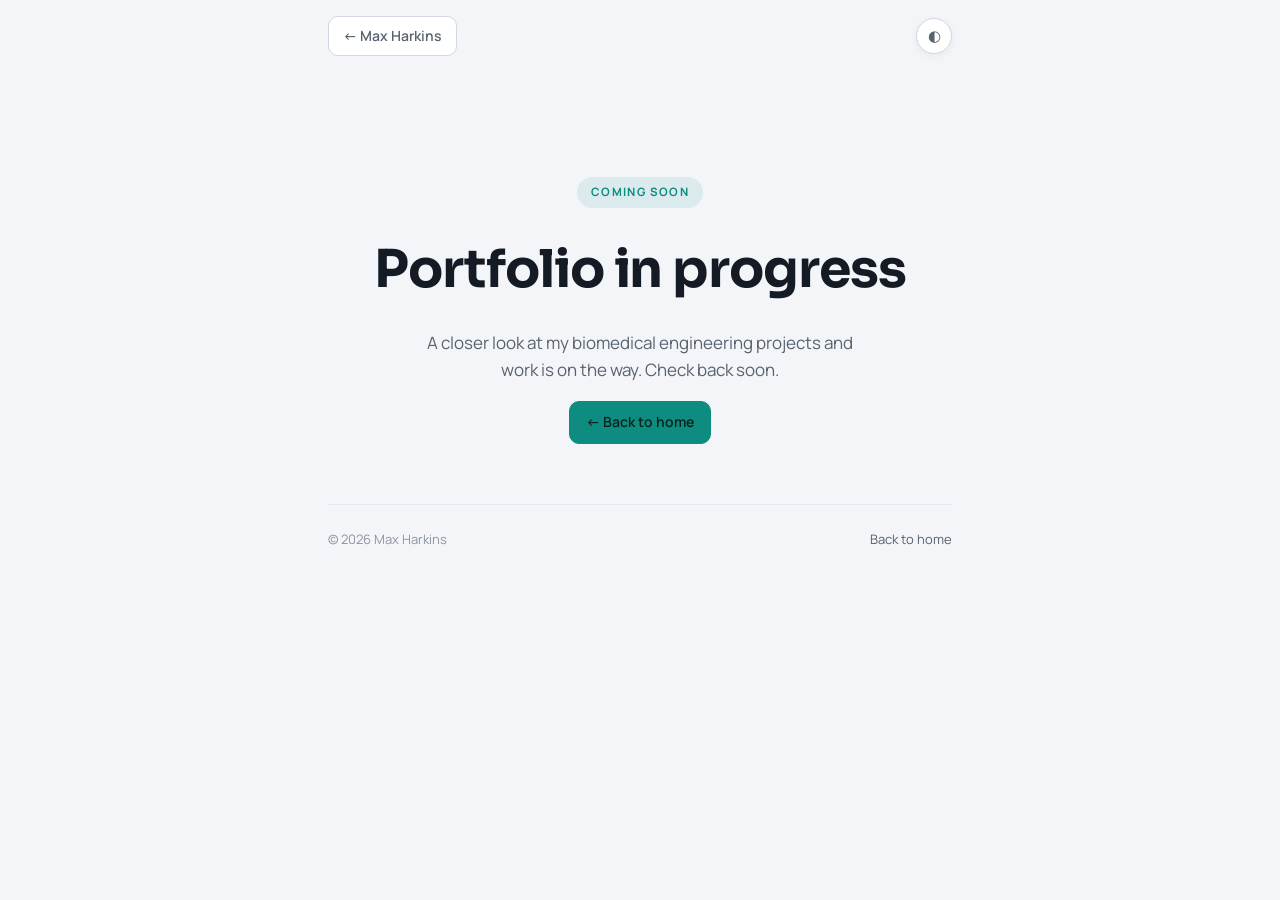
==== docs/portfolio.html @ 23c384ad "Build personal site for maxharkins.github.io Static site served from /docs: landing page (about, doc" ====
<!DOCTYPE html>
<html lang="en">
<head>
  <meta charset="utf-8">
  <meta name="viewport" content="width=device-width, initial-scale=1">
  <title>Portfolio — Max Harkins</title>
  <meta name="description" content="Portfolio of Max Harkins, Biomedical Engineering undergraduate at the University of Rochester.">

  <link rel="preconnect" href="https://fonts.googleapis.com">
  <link rel="preconnect" href="https://fonts.gstatic.com" crossorigin>
  <link rel="stylesheet" href="https://fonts.googleapis.com/css2?family=Sora:wght@500;600;700&family=Manrope:wght@400;500;600;700&display=swap">
  <link rel="stylesheet" href="assets/styles.css">
</head>
<body>
  <div class="topbar">
    <a class="backlink" href="index.html">← Max Harkins</a>
    <button class="toggle" id="themeBtn" aria-label="Toggle color theme" title="Toggle light / dark">◐</button>
  </div>

  <div class="page">
    <div class="soon-wrap rise r1">
      <span class="badge">Coming soon</span>
      <h1>Portfolio in progress</h1>
      <p>A closer look at my biomedical engineering projects and work is on the way. Check back soon.</p>
      <div class="doc-actions" style="justify-content:center;">
        <a class="btn primary" href="index.html">← Back to home</a>
      </div>
    </div>

    <!--
      When you're ready to build this out, replace the .soon-wrap block above with your
      project write-ups. You already have styles you can reuse from styles.css, e.g.:

      <header class="doc-head">
        <h1>Portfolio</h1>
        <p class="sub">Selected projects</p>
      </header>
      <main class="doc-body">
        <section class="entry">
          <div class="row"><h3>Project name</h3><span class="when">2025</span></div>
          <p class="meta">Role or context</p>
          <p>What it is, what you did, and the outcome.</p>
          <div class="tag-row"><span class="tag">Tool</span><span class="tag">Method</span></div>
        </section>
      </main>
    -->

    <footer class="foot">
      <span>© <span id="yr"></span> Max Harkins</span>
      <span><a href="index.html">Back to home</a></span>
    </footer>
  </div>

  <script src="assets/theme.js"></script>
</body>
</html>
---- docs/assets/styles.css ----
/* =========================================================
   Max Harkins — personal site
   Shared styles for all pages. Edit colors/fonts here once.
   ========================================================= */

:root {
  /* Light theme — cool, clean, teal accent */
  --ground: #f3f5f9;
  --surface: #ffffff;
  --surface-2: #eef1f6;
  --ink: #141b25;
  --muted: #58636f;
  --faint: #8b95a3;
  --line: #e3e8ef;
  --line-strong: #d0d7e1;
  --accent: #0e8c7f;
  --accent-2: #12a091;
  --accent-soft: rgba(14, 140, 127, 0.10);

  --font-head: "Sora", system-ui, sans-serif;
  --font-body: "Manrope", "Segoe UI", system-ui, sans-serif;

  --maxw: 700px;
  --pad: clamp(18px, 5vw, 38px);
}

/* Dark theme when the OS is dark and the user hasn't forced light */
:root:not([data-theme="light"]) {
  @media (prefers-color-scheme: dark) {
    --ground: #0e1319; --surface: #161d27; --surface-2: #1e2733;
    --ink: #e9edf3; --muted: #9aa5b3; --faint: #626d7c;
    --line: #232d39; --line-strong: #33404e;
    --accent: #2ecebe; --accent-2: #45d8ca; --accent-soft: rgba(46, 206, 190, 0.13);
  }
}
/* Dark theme when the toggle forces it */
:root[data-theme="dark"] {
  --ground: #0e1319; --surface: #161d27; --surface-2: #1e2733;
  --ink: #e9edf3; --muted: #9aa5b3; --faint: #626d7c;
  --line: #232d39; --line-strong: #33404e;
  --accent: #2ecebe; --accent-2: #45d8ca; --accent-soft: rgba(46, 206, 190, 0.13);
}

* { box-sizing: border-box; }

body {
  margin: 0; background: var(--ground); color: var(--ink);
  font-family: var(--font-body); font-size: 17px; line-height: 1.6;
  -webkit-font-smoothing: antialiased; text-rendering: optimizeLegibility;
}
::selection { background: var(--accent-soft); }
a { color: inherit; }

.page { max-width: var(--maxw); margin: 0 auto; padding-inline: var(--pad); }

/* ---- Theme toggle button ---- */
.toggle {
  font-size: 15px; background: var(--surface);
  border: 1px solid var(--line-strong); color: var(--muted); cursor: pointer;
  width: 36px; height: 36px; border-radius: 50%; display: grid; place-items: center;
  box-shadow: 0 2px 8px rgba(20, 27, 37, 0.06);
  transition: color .15s, border-color .15s, transform .15s;
}
.toggle:hover { color: var(--accent); border-color: var(--accent); transform: rotate(-15deg); }
.toggle--float { position: fixed; top: 12px; right: 12px; z-index: 30; }

/* =========================================================
   Landing page
   ========================================================= */
header.intro { padding-top: clamp(26px, 5vw, 44px); }
.head-grid {
  display: grid; grid-template-columns: 1fr minmax(220px, 300px);
  gap: clamp(20px, 4vw, 34px); align-items: center;
}
h1.name {
  font-family: var(--font-head); font-weight: 700;
  font-size: clamp(32px, 6.2vw, 46px); line-height: 1.03;
  letter-spacing: -0.02em; margin: 0;
}
.affil { margin: 12px 0 0; font-size: 15.5px; color: var(--muted); line-height: 1.6; }
.affil .school { color: var(--ink); font-weight: 700; }
.affil .prog { display: block; }
.affil a.email {
  display: inline-flex; align-items: center; gap: 6px;
  color: var(--accent); text-decoration: none; font-weight: 600;
  border-bottom: 1px solid transparent; transition: border-color .15s;
  margin-top: 4px; word-break: break-word;
}
.affil a.email:hover { border-color: var(--accent); }

.photo {
  margin: 0; border-radius: 16px; overflow: hidden;
  border: 1px solid var(--line);
  box-shadow: 0 12px 34px -16px rgba(20, 27, 37, 0.4);
  background: var(--surface-2);
}
.photo img { width: 100%; height: auto; display: block; }

.socials { display: flex; flex-wrap: wrap; gap: 8px; margin-top: 16px; }
.socials a {
  display: inline-flex; align-items: center; gap: 7px;
  font-size: 13.5px; font-weight: 600; color: var(--ink); text-decoration: none;
  padding: 8px 14px; border-radius: 10px;
  border: 1px solid var(--line-strong); background: var(--surface);
  transition: border-color .15s, color .15s, transform .15s;
}
.socials a:hover { border-color: var(--accent); color: var(--accent); transform: translateY(-1px); }
.socials a svg { width: 15px; height: 15px; fill: currentColor; }

@media (max-width: 560px) {
  .head-grid { grid-template-columns: 1fr; gap: 20px; }
  .photo { max-width: 420px; }
}

/* ---- Sections ---- */
.sec {
  margin-top: clamp(14px, 2.4vw, 22px);
  padding-top: clamp(14px, 2vw, 20px);
  border-top: 1px solid var(--line);
}
.kicker {
  font-size: 11.5px; font-weight: 700; letter-spacing: 0.14em;
  text-transform: uppercase; color: var(--faint); margin: 0 0 14px;
}
.about p { font-size: 17px; line-height: 1.58; color: var(--ink); margin: 0; max-width: 60ch; }
.about p .soft { color: var(--muted); }

/* ---- Documents: square-ish tiles in a row ---- */
.docs { display: grid; grid-template-columns: repeat(3, 1fr); gap: clamp(10px, 2vw, 14px); }
a.doc {
  aspect-ratio: 5 / 4;
  display: flex; flex-direction: column; align-items: center; justify-content: center;
  gap: 12px; text-align: center; text-decoration: none;
  background: var(--surface); border: 1px solid var(--line);
  border-radius: 15px; padding: 14px; position: relative;
  transition: border-color .16s, transform .16s, box-shadow .16s;
}
a.doc:hover {
  border-color: var(--accent); transform: translateY(-3px);
  box-shadow: 0 12px 26px -14px rgba(20, 27, 37, 0.4);
}
a.doc .ico {
  width: 46px; height: 46px; border-radius: 12px;
  background: var(--accent-soft); color: var(--accent);
  display: grid; place-items: center; font-size: 21px;
}
a.doc .t { font-family: var(--font-head); font-weight: 600; font-size: clamp(14px, 2.4vw, 16px); color: var(--ink); line-height: 1.15; }
a.doc.soon { opacity: 0.72; }
a.doc .soon-tag {
  position: absolute; top: 9px; right: 9px;
  font-size: 9px; font-weight: 700; letter-spacing: 0.08em; text-transform: uppercase;
  color: var(--faint); border: 1px solid var(--line-strong);
  padding: 2px 6px; border-radius: 20px;
}

/* ---- Pinned projects: rows ---- */
.link-list { display: flex; flex-direction: column; gap: 10px; }
a.link {
  display: flex; align-items: center; gap: 15px; text-decoration: none;
  padding: 15px 17px; background: var(--surface);
  border: 1px solid var(--line); border-radius: 13px;
  transition: border-color .16s, transform .16s, box-shadow .16s;
}
a.link:hover {
  border-color: var(--accent); transform: translateX(3px);
  box-shadow: 0 8px 22px -14px rgba(20, 27, 37, 0.4);
}
a.link .ico {
  flex: none; width: 36px; height: 36px; border-radius: 10px;
  background: var(--accent-soft); color: var(--accent);
  display: grid; place-items: center; font-size: 16px;
}
a.link .body { flex: 1 1 auto; min-width: 0; }
a.link .t { display: block; font-family: var(--font-head); font-weight: 600; font-size: 15.5px; color: var(--ink); }
a.link .d { display: block; font-size: 13.5px; color: var(--muted); margin-top: 2px; }
a.link .arw { flex: none; color: var(--faint); font-size: 16px; transition: color .16s, transform .16s; }
a.link:hover .arw { color: var(--accent); transform: translateX(2px); }

/* ---- Footer ---- */
footer.foot {
  margin-top: clamp(36px, 6vw, 60px); padding-block: 24px 40px;
  border-top: 1px solid var(--line);
  display: flex; justify-content: space-between; align-items: center;
  flex-wrap: wrap; gap: 10px; font-size: 13px; color: var(--faint);
}
footer.foot a { color: var(--muted); text-decoration: none; }
footer.foot a:hover { color: var(--accent); }

/* =========================================================
   Document pages (resume / CV / portfolio)
   ========================================================= */
.topbar {
  max-width: var(--maxw); margin: 0 auto;
  padding: 16px var(--pad) 0;
  display: flex; align-items: center; justify-content: space-between; gap: 12px;
}
.backlink {
  display: inline-flex; align-items: center; gap: 8px;
  font-family: var(--font-body); font-weight: 600; font-size: 14px;
  color: var(--muted); text-decoration: none;
  padding: 8px 14px; border-radius: 10px;
  border: 1px solid var(--line-strong); background: var(--surface);
  transition: color .15s, border-color .15s, transform .15s;
}
.backlink:hover { color: var(--accent); border-color: var(--accent); transform: translateX(-2px); }

.doc-head { padding-top: clamp(26px, 5vw, 44px); }
.doc-head h1 {
  font-family: var(--font-head); font-weight: 700;
  font-size: clamp(30px, 5.5vw, 42px); letter-spacing: -0.02em; margin: 0;
}
.doc-head .sub { margin: 10px 0 0; color: var(--muted); font-size: 15.5px; }
.doc-actions { display: flex; flex-wrap: wrap; gap: 10px; margin-top: 18px; }
.btn {
  display: inline-flex; align-items: center; gap: 8px;
  font-family: var(--font-body); font-weight: 600; font-size: 14px; text-decoration: none;
  padding: 9px 16px; border-radius: 10px; cursor: pointer;
}
.btn.primary { background: var(--accent); color: #fff; border: 1px solid var(--accent); }
:root[data-theme="dark"] .btn.primary,
:root:not([data-theme="light"]) .btn.primary { color: #06231f; }
.btn.primary:hover { background: var(--accent-2); border-color: var(--accent-2); }
.btn.ghost { border: 1px solid var(--line-strong); color: var(--ink); background: var(--surface); }
.btn.ghost:hover { border-color: var(--accent); color: var(--accent); }

.doc-body { padding-top: clamp(24px, 4vw, 36px); }
.entry {
  padding: 22px 0; border-top: 1px solid var(--line);
}
.entry:first-child { border-top: none; padding-top: 6px; }
.entry h2 {
  font-family: var(--font-head); font-weight: 600; font-size: 13px;
  letter-spacing: 0.12em; text-transform: uppercase; color: var(--faint);
  margin: 0 0 14px;
}
.entry h3 { font-family: var(--font-head); font-weight: 600; font-size: 18px; margin: 0 0 2px; }
.entry .meta { color: var(--accent); font-weight: 600; font-size: 14px; }
.entry .when { color: var(--faint); font-size: 13.5px; font-variant-numeric: tabular-nums; }
.entry p { margin: 8px 0 0; color: var(--muted); max-width: 62ch; }
.entry ul { margin: 10px 0 0; padding-left: 18px; color: var(--muted); }
.entry ul li { margin: 5px 0; }
.entry .row { display: flex; justify-content: space-between; gap: 16px; flex-wrap: wrap; align-items: baseline; }
.entry + .entry { }
.tag-row { display: flex; flex-wrap: wrap; gap: 8px; }
.tag {
  font-size: 13px; color: var(--muted); background: var(--surface-2);
  padding: 5px 11px; border-radius: 8px;
}

.placeholder { color: var(--faint); font-style: italic; }

/* Coming-soon (portfolio) */
.soon-wrap { padding-top: clamp(48px, 12vw, 120px); text-align: center; }
.soon-wrap .badge {
  display: inline-block; font-family: var(--font-body); font-weight: 700;
  font-size: 11.5px; letter-spacing: 0.12em; text-transform: uppercase;
  color: var(--accent); background: var(--accent-soft);
  padding: 6px 14px; border-radius: 20px; margin-bottom: 20px;
}
.soon-wrap h1 {
  font-family: var(--font-head); font-weight: 700;
  font-size: clamp(32px, 6vw, 52px); letter-spacing: -0.02em; margin: 0;
}
.soon-wrap p { color: var(--muted); max-width: 44ch; margin: 18px auto 0; }

/* ---- Motion ---- */
.rise { opacity: 0; transform: translateY(12px); animation: rise .7s cubic-bezier(.2,.7,.2,1) forwards; }
.r1 { animation-delay: .04s; } .r2 { animation-delay: .12s; } .r3 { animation-delay: .2s; }
@keyframes rise { to { opacity: 1; transform: none; } }
@media (prefers-reduced-motion: reduce) { .rise { animation: none; opacity: 1; transform: none; } }
html { scroll-behavior: smooth; }
:focus-visible { outline: 2px solid var(--accent); outline-offset: 3px; border-radius: 5px; }
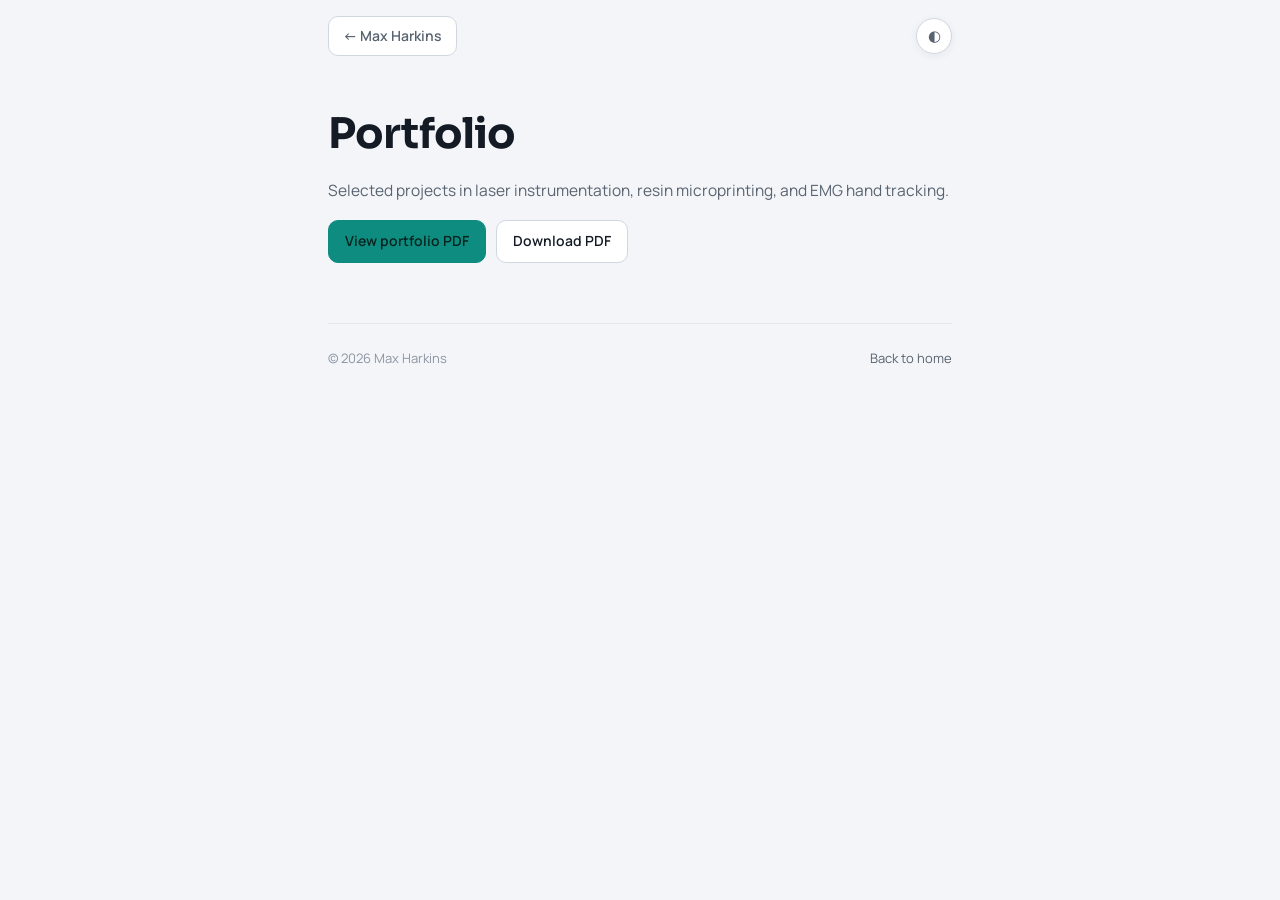
==== commit 5ddc58a5: "Publish portfolio and update résumé" ====
--- a/docs/portfolio.html
+++ b/docs/portfolio.html
@@ -18,32 +18,14 @@
   </div>
 
   <div class="page">
-    <div class="soon-wrap rise r1">
-      <span class="badge">Coming soon</span>
-      <h1>Portfolio in progress</h1>
-      <p>A closer look at my biomedical engineering projects and work is on the way. Check back soon.</p>
-      <div class="doc-actions" style="justify-content:center;">
-        <a class="btn primary" href="index.html">← Back to home</a>
+    <main class="doc-head rise r1">
+      <h1>Portfolio</h1>
+      <p class="sub">Selected projects in laser instrumentation, resin microprinting, and EMG hand tracking.</p>
+      <div class="doc-actions">
+        <a class="btn primary" href="assets/max-harkins-portfolio.pdf" target="_blank" rel="noopener">View portfolio PDF</a>
+        <a class="btn ghost" href="assets/max-harkins-portfolio.pdf" download>Download PDF</a>
       </div>
-    </div>
-
-    <!--
-      When you're ready to build this out, replace the .soon-wrap block above with your
-      project write-ups. You already have styles you can reuse from styles.css, e.g.:
-
-      <header class="doc-head">
-        <h1>Portfolio</h1>
-        <p class="sub">Selected projects</p>
-      </header>
-      <main class="doc-body">
-        <section class="entry">
-          <div class="row"><h3>Project name</h3><span class="when">2025</span></div>
-          <p class="meta">Role or context</p>
-          <p>What it is, what you did, and the outcome.</p>
-          <div class="tag-row"><span class="tag">Tool</span><span class="tag">Method</span></div>
-        </section>
-      </main>
-    -->
+    </main>
 
     <footer class="foot">
       <span>© <span id="yr"></span> Max Harkins</span>
--- a/docs/assets/styles.css
+++ b/docs/assets/styles.css
@@ -126,11 +126,11 @@
 .about p .soft { color: var(--muted); }
 
 /* ---- Documents: square-ish tiles in a row ---- */
-.docs { display: grid; grid-template-columns: repeat(3, 1fr); gap: clamp(10px, 2vw, 14px); }
-a.doc {
+.docs { display: grid; grid-template-columns: repeat(3, minmax(0, 1fr)); gap: clamp(10px, 2vw, 14px); }
+.doc {
   aspect-ratio: 5 / 4;
   display: flex; flex-direction: column; align-items: center; justify-content: center;
-  gap: 12px; text-align: center; text-decoration: none;
+  gap: 10px; text-align: center; text-decoration: none;
   background: var(--surface); border: 1px solid var(--line);
   border-radius: 15px; padding: 14px; position: relative;
   transition: border-color .16s, transform .16s, box-shadow .16s;
@@ -139,23 +139,33 @@
   border-color: var(--accent); transform: translateY(-3px);
   box-shadow: 0 12px 26px -14px rgba(20, 27, 37, 0.4);
 }
-a.doc .ico {
+.doc .ico {
   width: 46px; height: 46px; border-radius: 12px;
   background: var(--accent-soft); color: var(--accent);
   display: grid; place-items: center; font-size: 21px;
 }
-a.doc .t { font-family: var(--font-head); font-weight: 600; font-size: clamp(14px, 2.4vw, 16px); color: var(--ink); line-height: 1.15; }
-a.doc.soon { opacity: 0.72; }
-a.doc .soon-tag {
-  position: absolute; top: 9px; right: 9px;
-  font-size: 9px; font-weight: 700; letter-spacing: 0.08em; text-transform: uppercase;
-  color: var(--faint); border: 1px solid var(--line-strong);
-  padding: 2px 6px; border-radius: 20px;
+.doc .t { font-family: var(--font-head); font-weight: 600; font-size: clamp(14px, 2.4vw, 16px); color: var(--ink); line-height: 1.15; }
+.doc .sub { margin-top: -4px; font-size: 11.5px; color: var(--faint); line-height: 1.25; }
+.doc.soon { opacity: 0.72; }
+span.doc { cursor: default; }
+
+/* Narrow screens: the tiles stack into wide rows so the sub-line has room */
+@media (max-width: 560px) {
+  .docs { grid-template-columns: 1fr; }
+  .doc {
+    aspect-ratio: auto; text-align: left;
+    display: grid; grid-template-columns: auto 1fr;
+    align-items: center; column-gap: 14px; row-gap: 2px;
+    padding: 13px 16px;
+  }
+  .doc .ico { grid-row: 1 / span 2; width: 40px; height: 40px; font-size: 18px; }
+  .doc .t { align-self: end; }
+  .doc .sub { align-self: start; margin-top: 0; }
 }
 
 /* ---- Pinned projects: rows ---- */
 .link-list { display: flex; flex-direction: column; gap: 10px; }
-a.link {
+.link {
   display: flex; align-items: center; gap: 15px; text-decoration: none;
   padding: 15px 17px; background: var(--surface);
   border: 1px solid var(--line); border-radius: 13px;
@@ -165,16 +175,23 @@
   border-color: var(--accent); transform: translateX(3px);
   box-shadow: 0 8px 22px -14px rgba(20, 27, 37, 0.4);
 }
-a.link .ico {
+.link .ico {
   flex: none; width: 36px; height: 36px; border-radius: 10px;
   background: var(--accent-soft); color: var(--accent);
   display: grid; place-items: center; font-size: 16px;
 }
-a.link .body { flex: 1 1 auto; min-width: 0; }
-a.link .t { display: block; font-family: var(--font-head); font-weight: 600; font-size: 15.5px; color: var(--ink); }
-a.link .d { display: block; font-size: 13.5px; color: var(--muted); margin-top: 2px; }
+.link .body { flex: 1 1 auto; min-width: 0; }
+.link .t { display: block; font-family: var(--font-head); font-weight: 600; font-size: 15.5px; color: var(--ink); }
+.link .d { display: block; font-size: 13.5px; color: var(--muted); margin-top: 2px; }
 a.link .arw { flex: none; color: var(--faint); font-size: 16px; transition: color .16s, transform .16s; }
 a.link:hover .arw { color: var(--accent); transform: translateX(2px); }
+.link.is-static { cursor: default; opacity: 0.72; }
+.link .tag {
+  display: inline-block; vertical-align: 1px; margin-left: 7px;
+  font-family: var(--font-body); font-size: 9.5px; font-weight: 700;
+  letter-spacing: 0.08em; text-transform: uppercase; color: var(--faint);
+  border: 1px solid var(--line-strong); padding: 2px 6px; border-radius: 20px;
+}
 
 /* ---- Footer ---- */
 footer.foot {
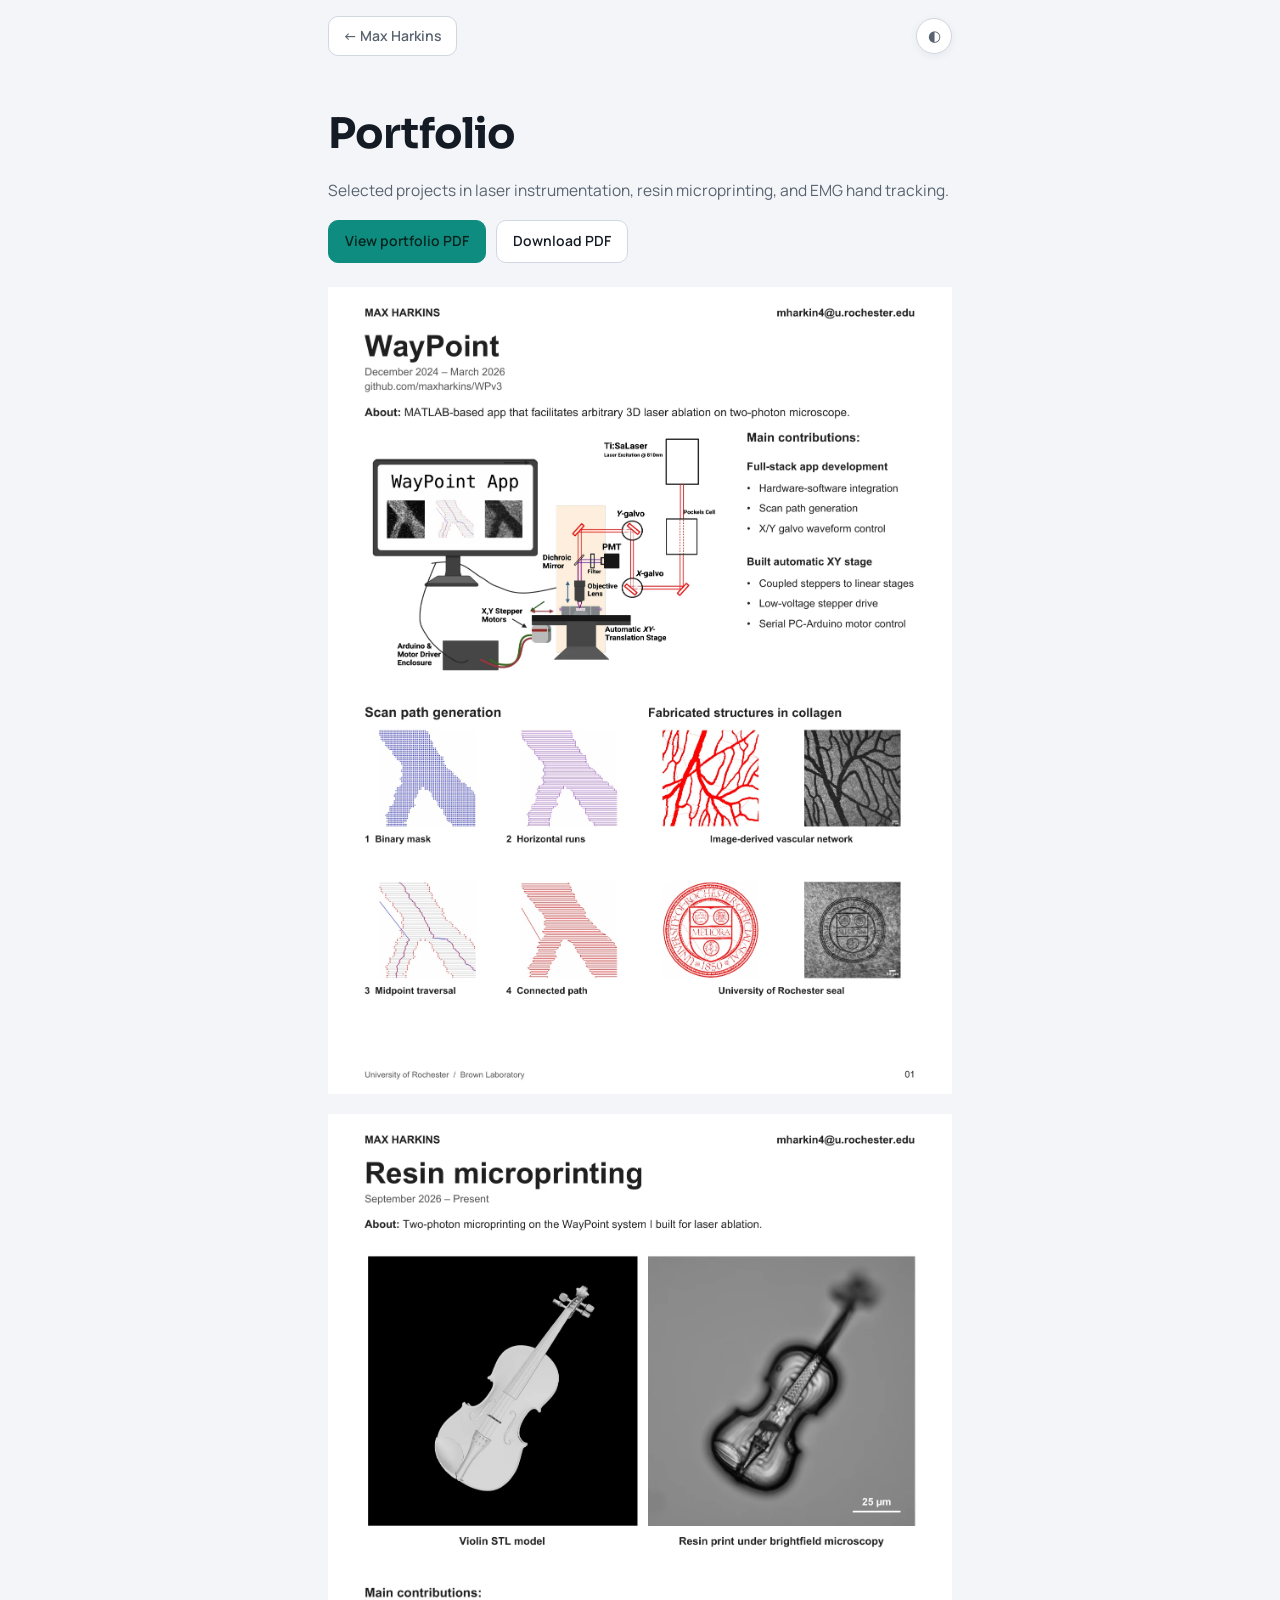
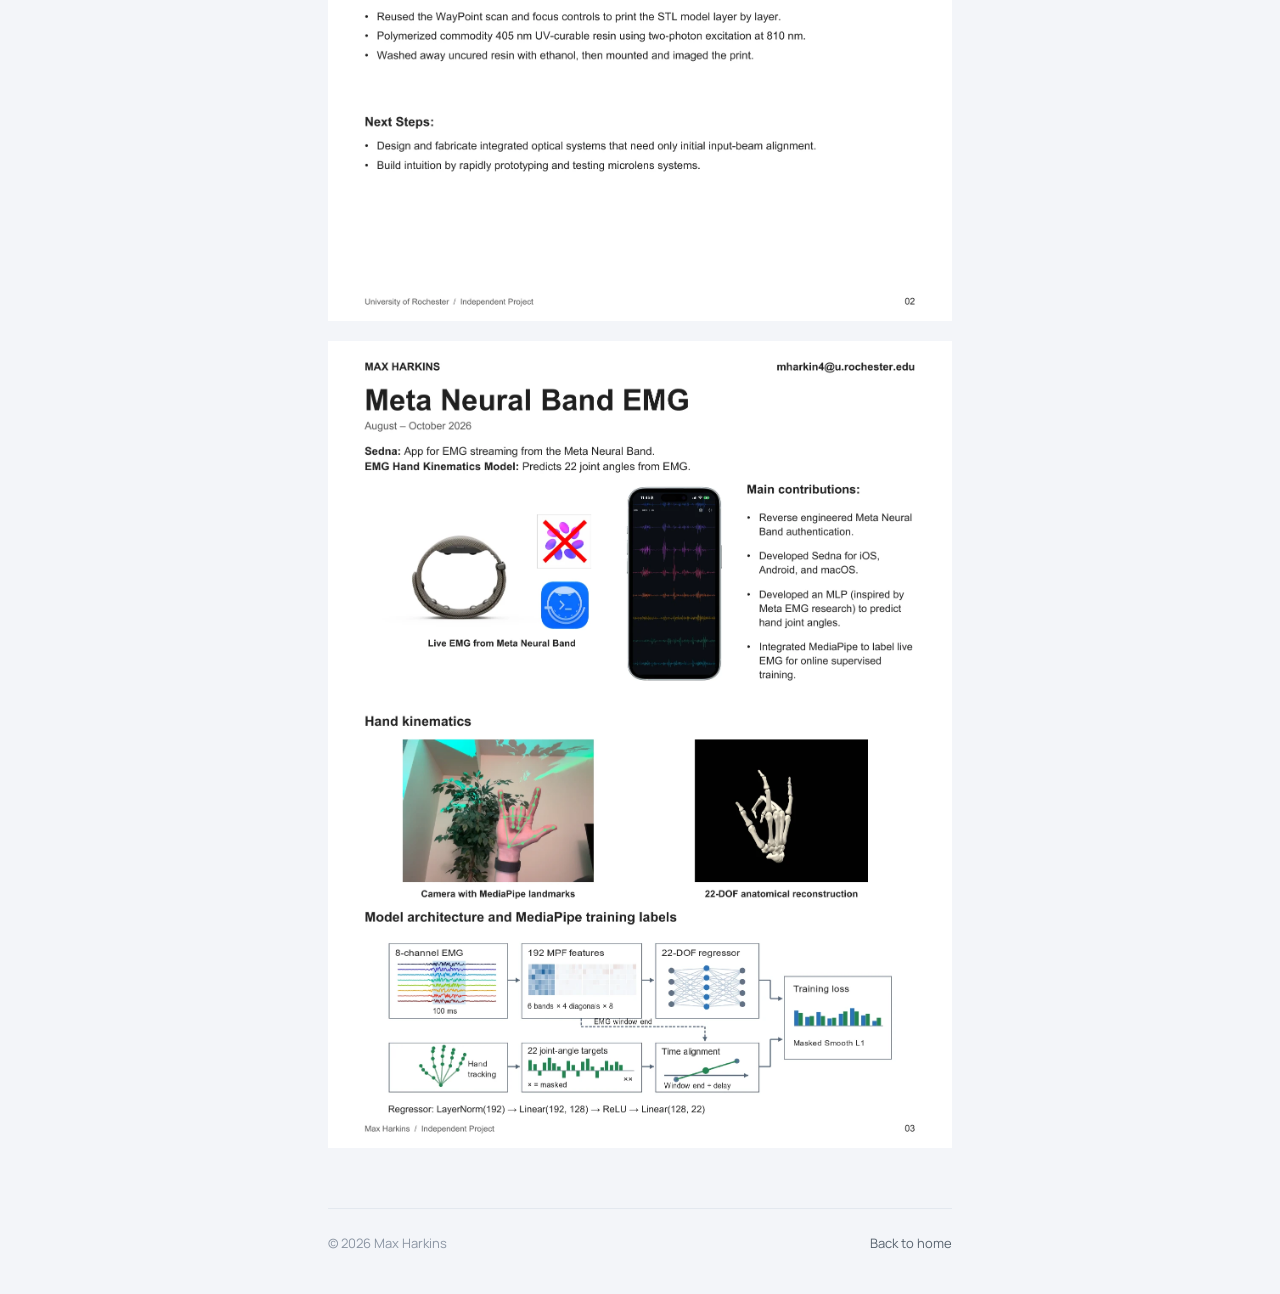
==== commit 09a395e0: "Show portfolio pages inline" ====
--- a/docs/portfolio.html
+++ b/docs/portfolio.html
@@ -25,6 +25,11 @@
         <a class="btn primary" href="assets/max-harkins-portfolio.pdf" target="_blank" rel="noopener">View portfolio PDF</a>
         <a class="btn ghost" href="assets/max-harkins-portfolio.pdf" download>Download PDF</a>
       </div>
+      <div class="portfolio-pages" aria-label="Portfolio pages">
+        <img src="assets/portfolio-page-1.webp" width="1469" height="1900" alt="Page 1. WayPoint laser ablation system, scan path generation, and fabricated collagen structures.">
+        <img src="assets/portfolio-page-2.webp" width="1469" height="1900" loading="lazy" alt="Page 2. Resin microprinting, with the violin STL model and a microscope image of the print.">
+        <img src="assets/portfolio-page-3.webp" width="1469" height="1900" loading="lazy" alt="Page 3. Meta Neural Band EMG, Sedna, and the hand kinematics model.">
+      </div>
     </main>
 
     <footer class="foot">
--- a/docs/assets/styles.css
+++ b/docs/assets/styles.css
@@ -240,6 +240,17 @@
 .btn.ghost { border: 1px solid var(--line-strong); color: var(--ink); background: var(--surface); }
 .btn.ghost:hover { border-color: var(--accent); color: var(--accent); }
 
+.portfolio-pages {
+  display: grid;
+  gap: 20px;
+  margin-top: 24px;
+}
+.portfolio-pages img {
+  display: block;
+  width: 100%;
+  height: auto;
+}
+
 .doc-body { padding-top: clamp(24px, 4vw, 36px); }
 .entry {
   padding: 22px 0; border-top: 1px solid var(--line);
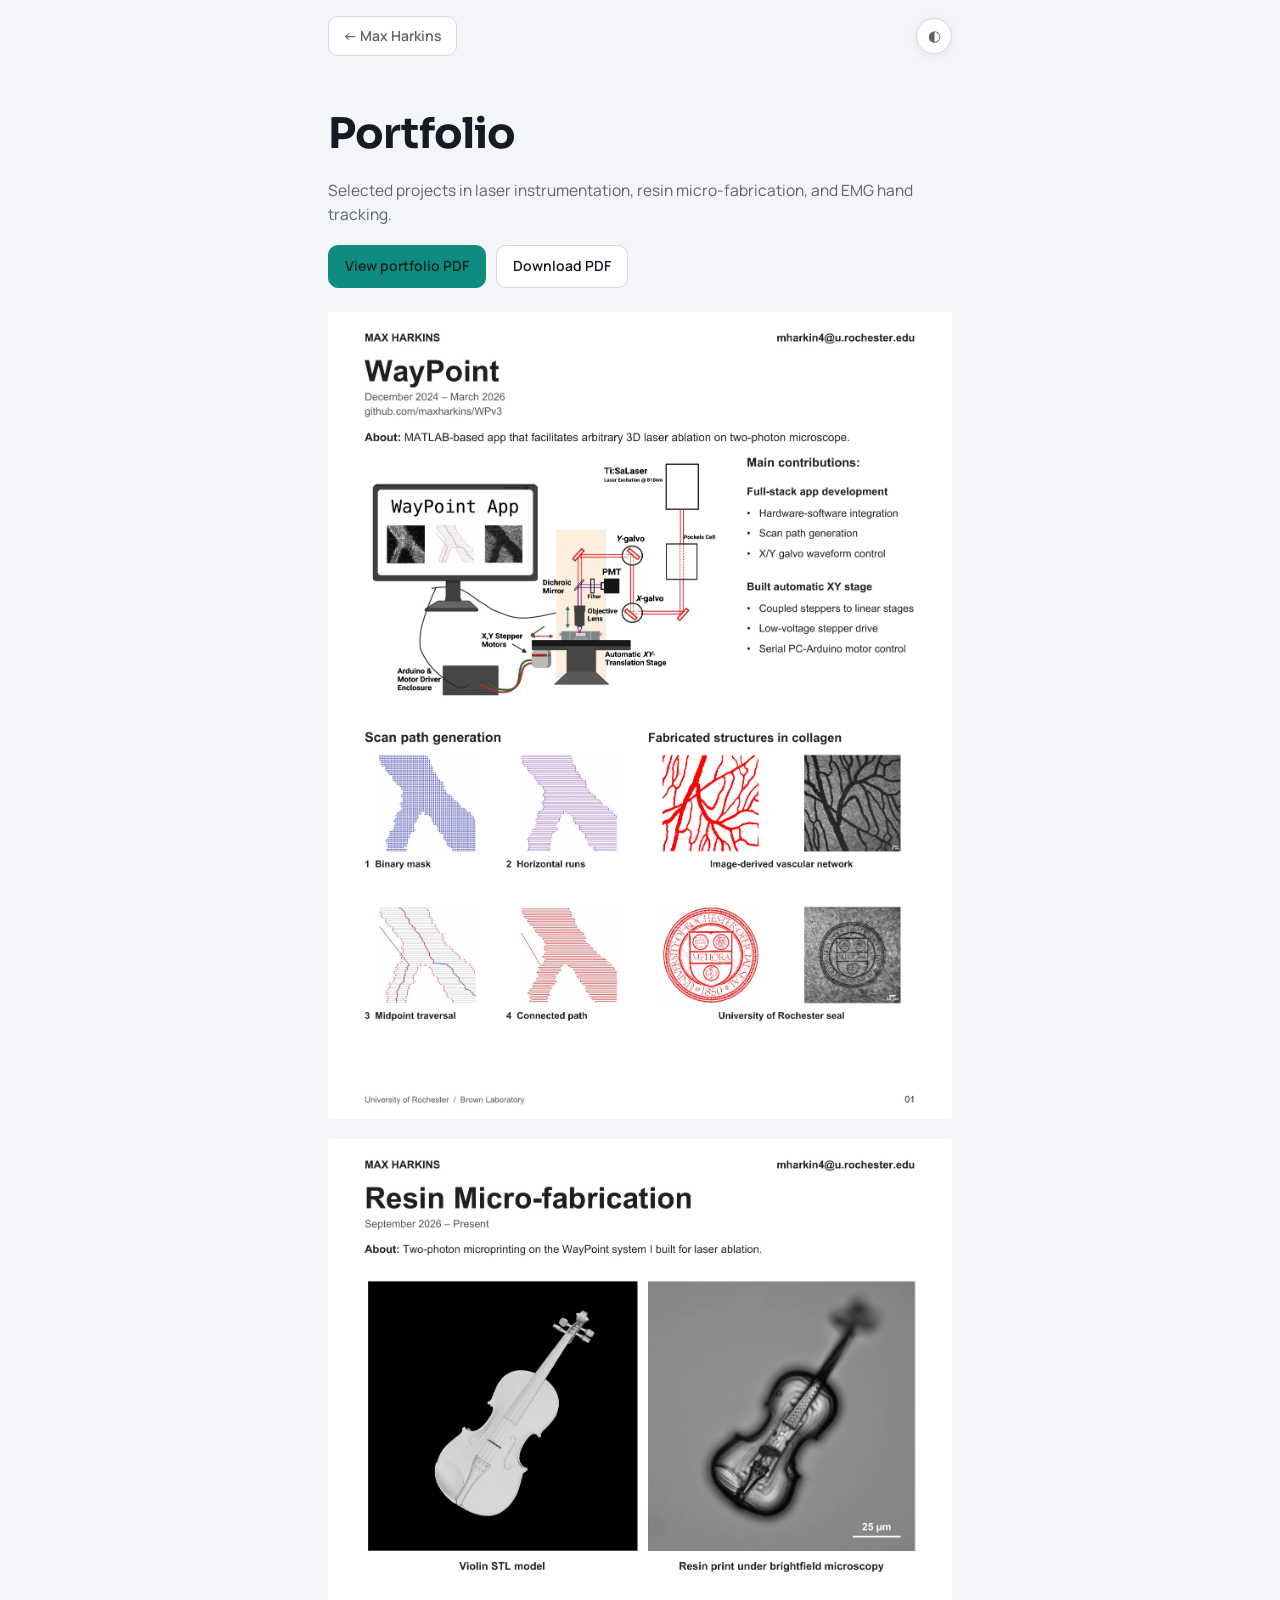
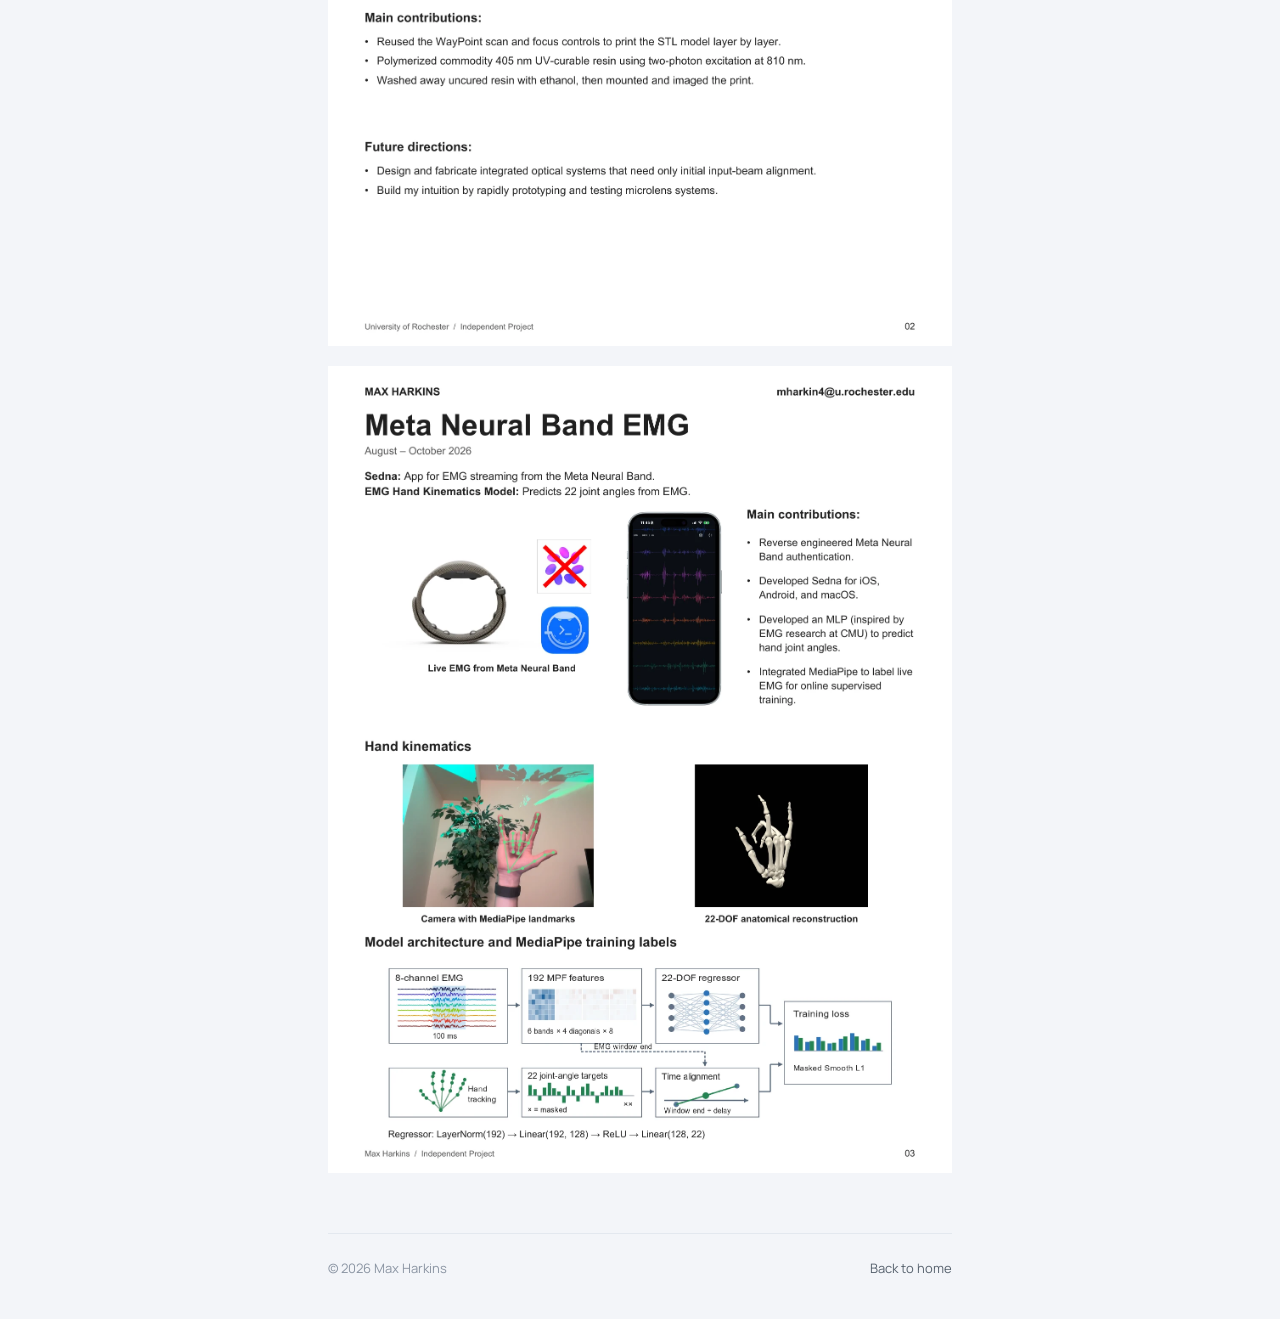
==== commit 16f95ea3: "Revise portfolio project descriptions" ====
--- a/docs/portfolio.html
+++ b/docs/portfolio.html
@@ -20,14 +20,14 @@
   <div class="page">
     <main class="doc-head rise r1">
       <h1>Portfolio</h1>
-      <p class="sub">Selected projects in laser instrumentation, resin microprinting, and EMG hand tracking.</p>
+      <p class="sub">Selected projects in laser instrumentation, resin micro-fabrication, and EMG hand tracking.</p>
       <div class="doc-actions">
         <a class="btn primary" href="assets/max-harkins-portfolio.pdf" target="_blank" rel="noopener">View portfolio PDF</a>
         <a class="btn ghost" href="assets/max-harkins-portfolio.pdf" download>Download PDF</a>
       </div>
       <div class="portfolio-pages" aria-label="Portfolio pages">
         <img src="assets/portfolio-page-1.webp" width="1469" height="1900" alt="Page 1. WayPoint laser ablation system, scan path generation, and fabricated collagen structures.">
-        <img src="assets/portfolio-page-2.webp" width="1469" height="1900" loading="lazy" alt="Page 2. Resin microprinting, with the violin STL model and a microscope image of the print.">
+        <img src="assets/portfolio-page-2.webp" width="1469" height="1900" loading="lazy" alt="Page 2. Resin Micro-fabrication, with the violin STL model and a microscope image of the print.">
         <img src="assets/portfolio-page-3.webp" width="1469" height="1900" loading="lazy" alt="Page 3. Meta Neural Band EMG, Sedna, and the hand kinematics model.">
       </div>
     </main>
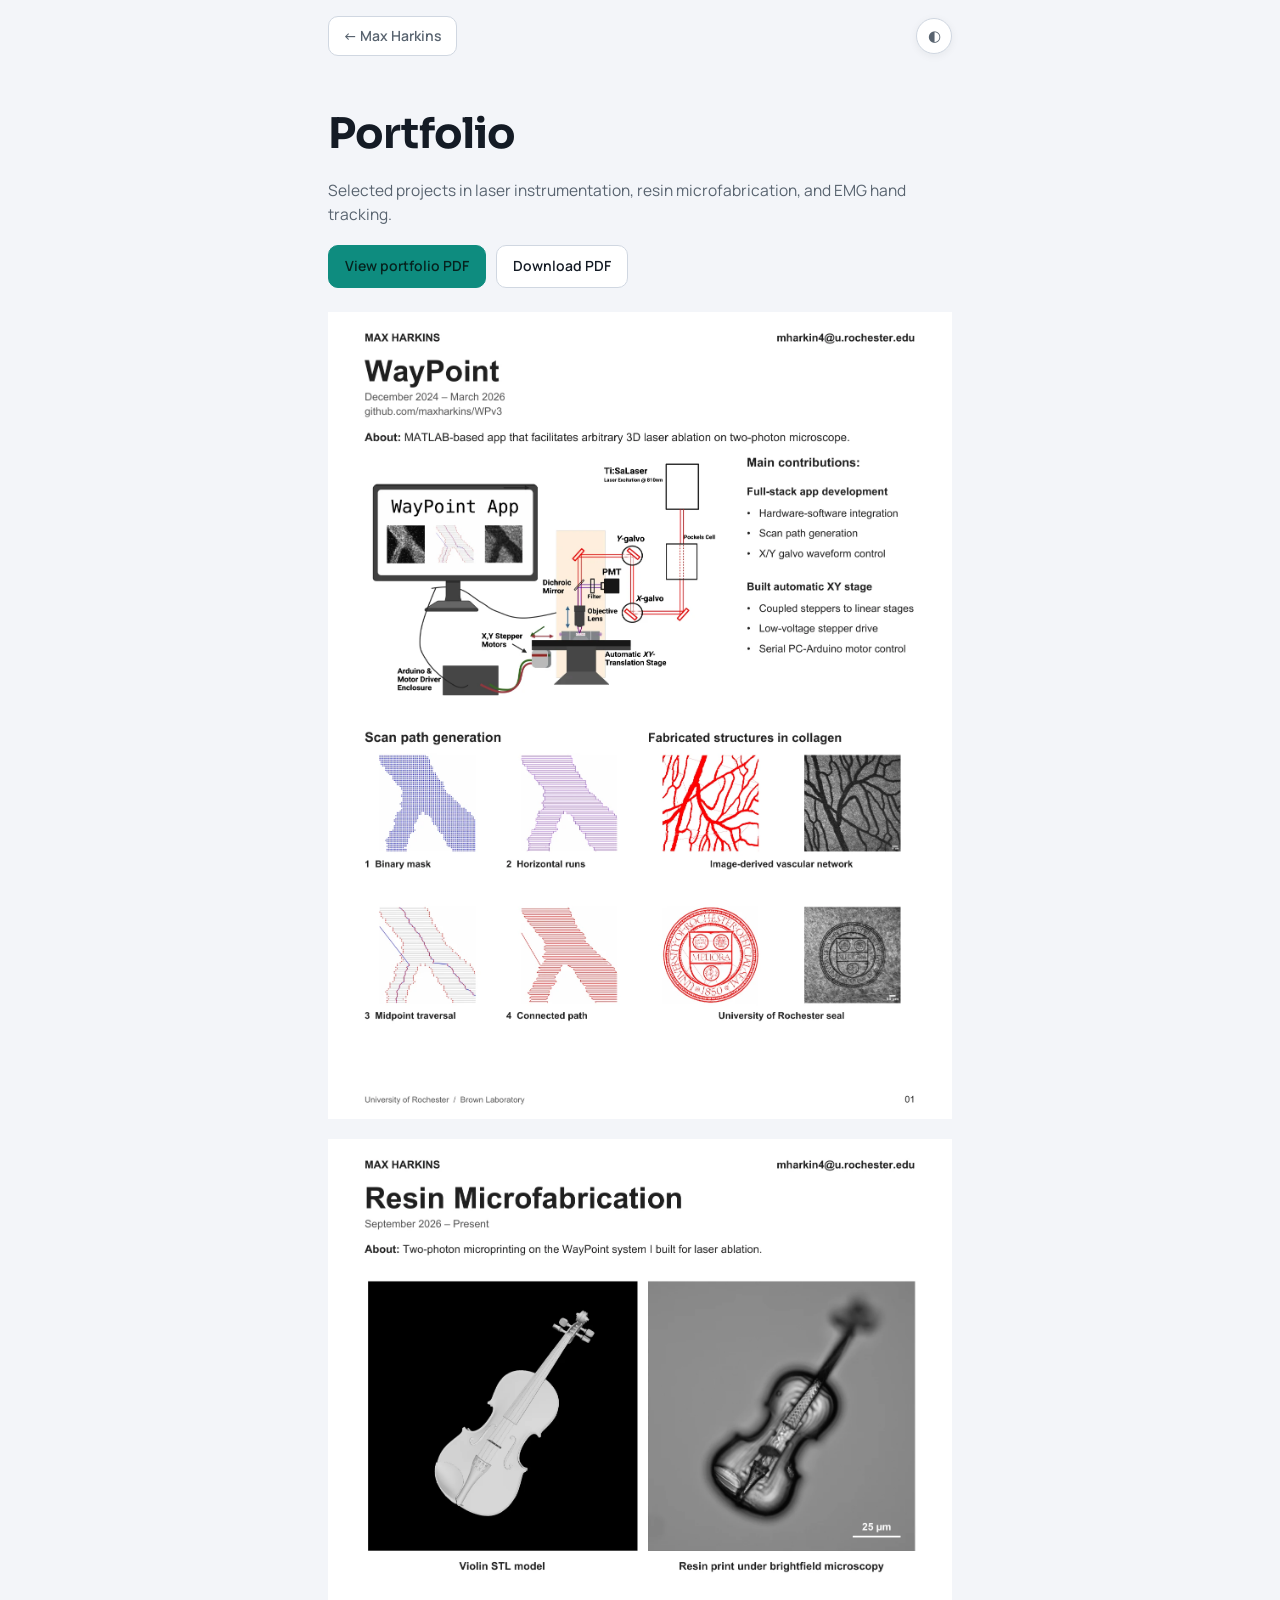
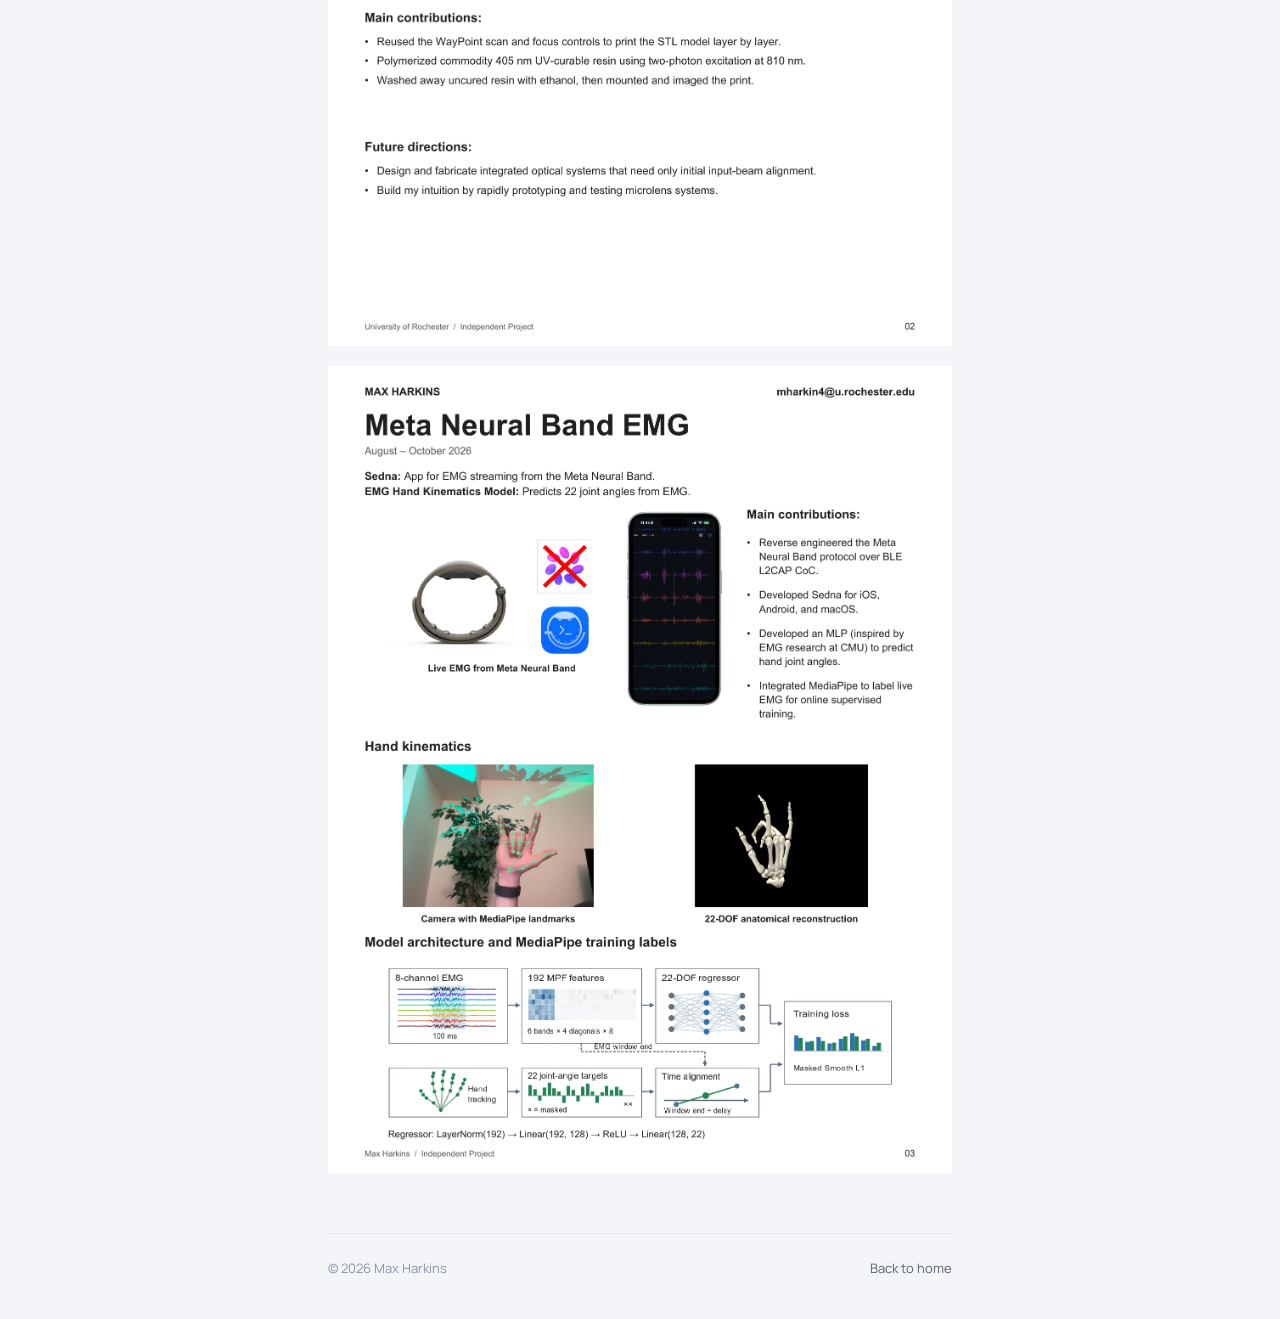
==== commit 53319dbe: "Refine microfabrication and Bluetooth terminology" ====
--- a/docs/portfolio.html
+++ b/docs/portfolio.html
@@ -20,14 +20,14 @@
   <div class="page">
     <main class="doc-head rise r1">
       <h1>Portfolio</h1>
-      <p class="sub">Selected projects in laser instrumentation, resin micro-fabrication, and EMG hand tracking.</p>
+      <p class="sub">Selected projects in laser instrumentation, resin microfabrication, and EMG hand tracking.</p>
       <div class="doc-actions">
         <a class="btn primary" href="assets/max-harkins-portfolio.pdf" target="_blank" rel="noopener">View portfolio PDF</a>
         <a class="btn ghost" href="assets/max-harkins-portfolio.pdf" download>Download PDF</a>
       </div>
       <div class="portfolio-pages" aria-label="Portfolio pages">
         <img src="assets/portfolio-page-1.webp" width="1469" height="1900" alt="Page 1. WayPoint laser ablation system, scan path generation, and fabricated collagen structures.">
-        <img src="assets/portfolio-page-2.webp" width="1469" height="1900" loading="lazy" alt="Page 2. Resin Micro-fabrication, with the violin STL model and a microscope image of the print.">
+        <img src="assets/portfolio-page-2.webp" width="1469" height="1900" loading="lazy" alt="Page 2. Resin Microfabrication, with the violin STL model and a microscope image of the print.">
         <img src="assets/portfolio-page-3.webp" width="1469" height="1900" loading="lazy" alt="Page 3. Meta Neural Band EMG, Sedna, and the hand kinematics model.">
       </div>
     </main>
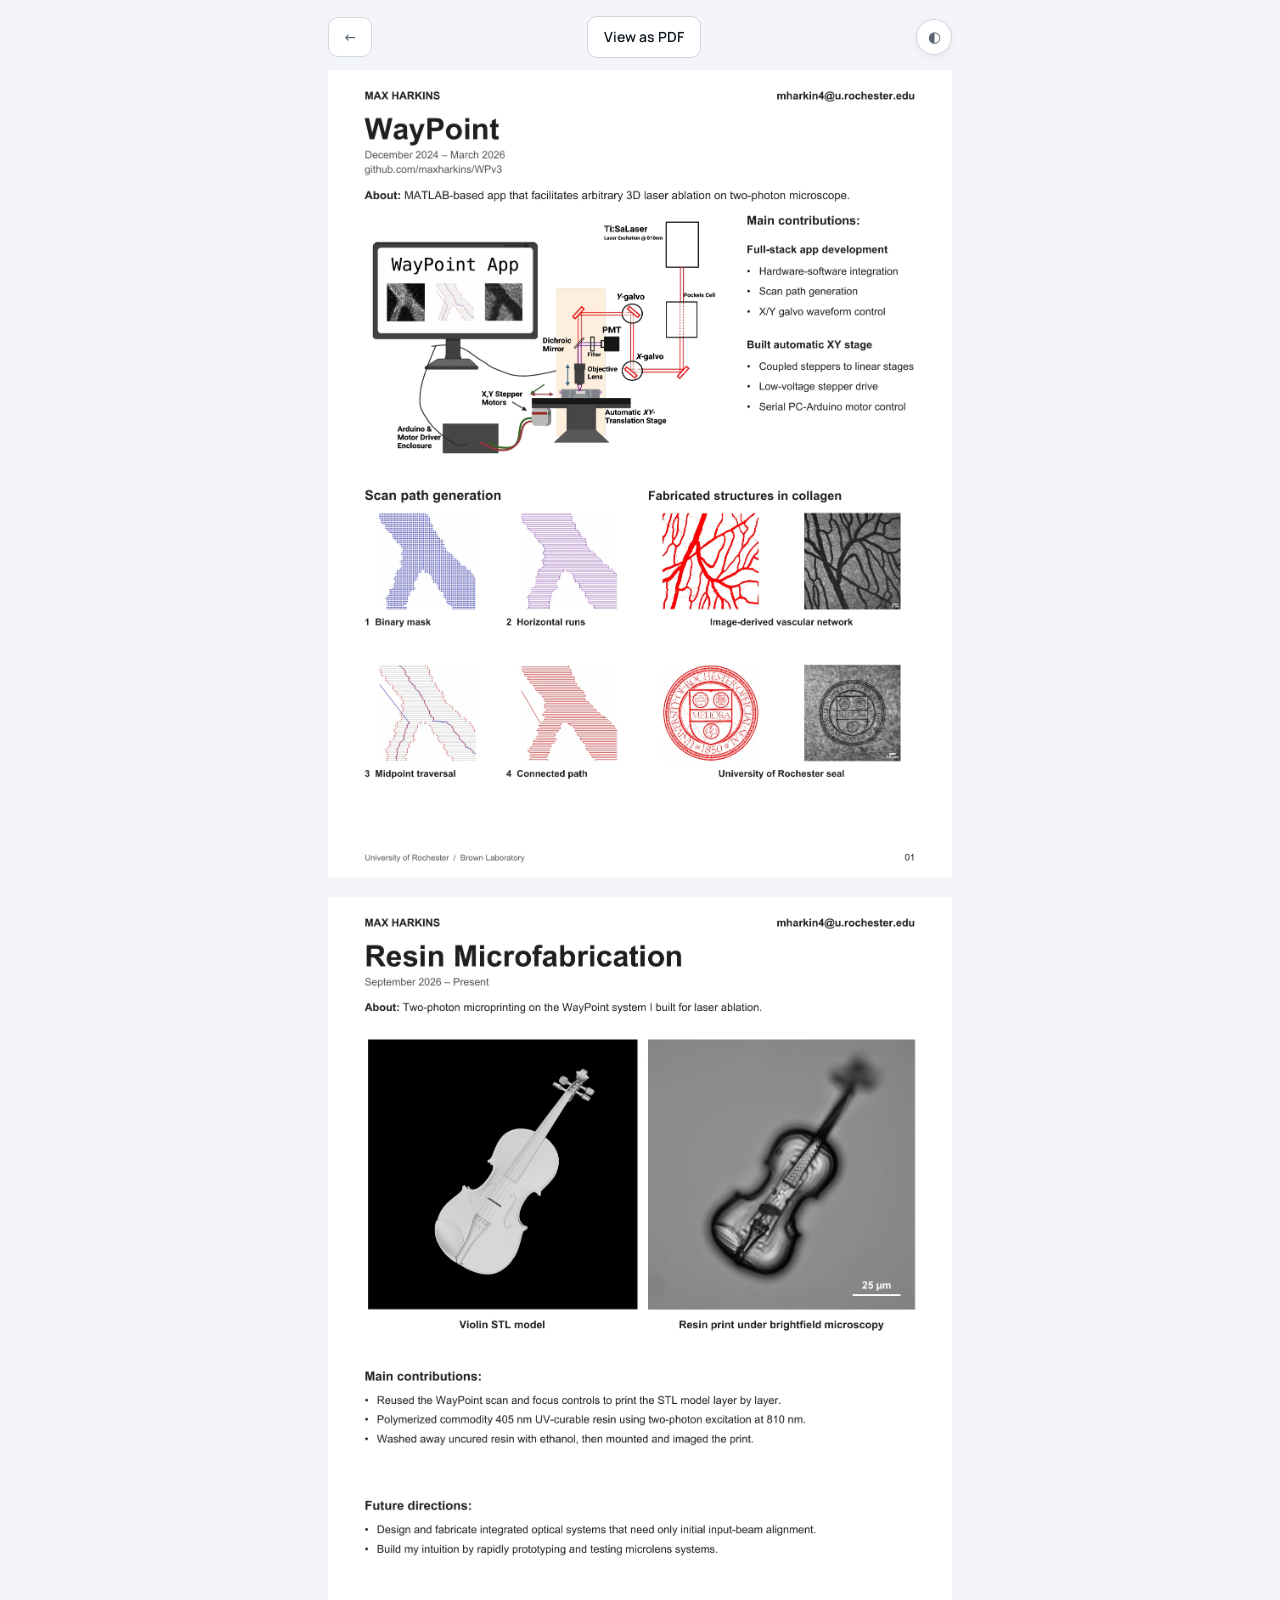
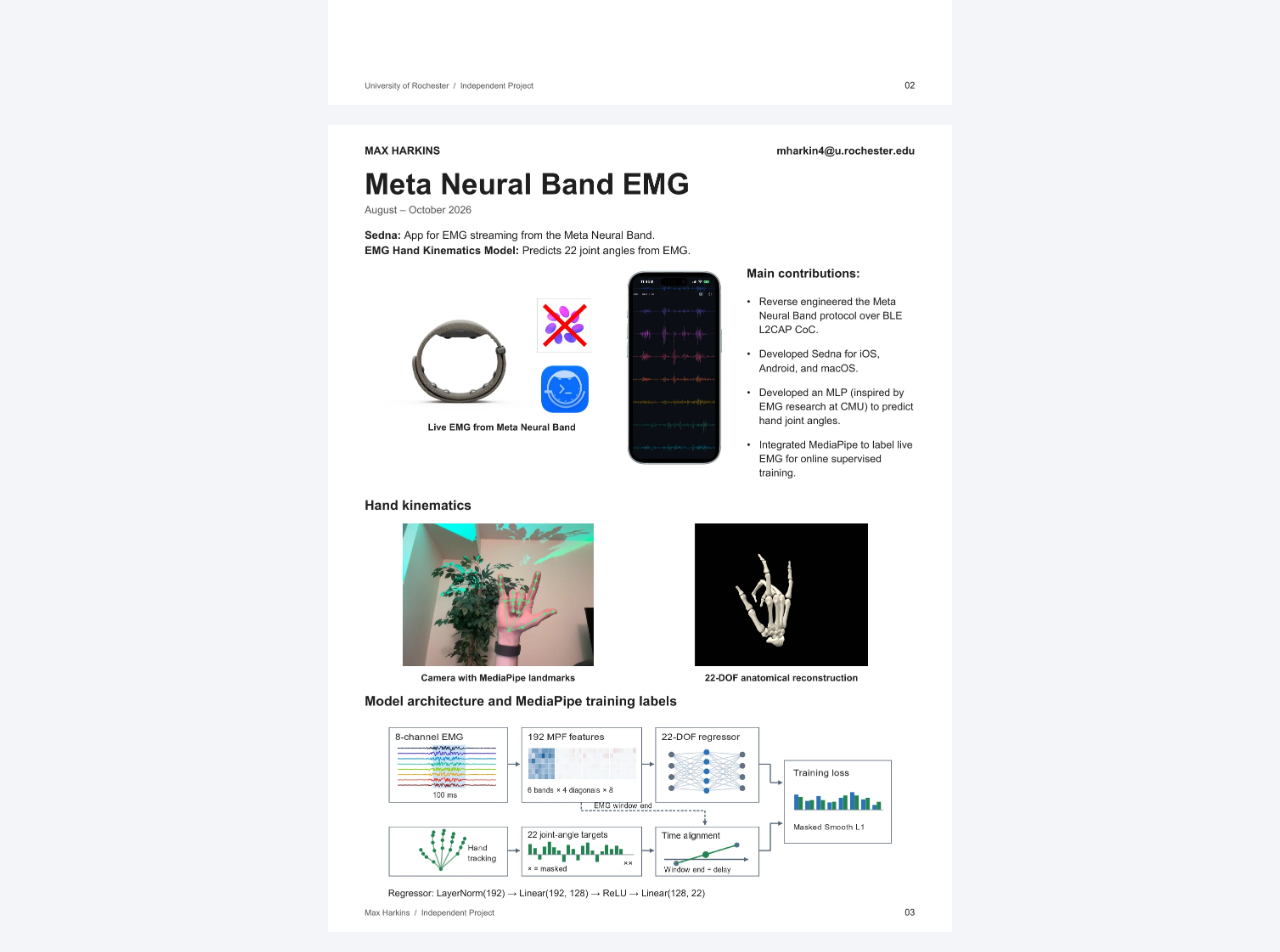
==== commit bdb1cd54: "Simplify portfolio page controls" ====
--- a/docs/portfolio.html
+++ b/docs/portfolio.html
@@ -12,31 +12,17 @@
   <link rel="stylesheet" href="assets/styles.css">
 </head>
 <body>
-  <div class="topbar">
-    <a class="backlink" href="index.html">← Max Harkins</a>
+  <nav class="topbar" aria-label="Portfolio controls">
+    <a class="backlink" href="index.html" aria-label="Back to home">←</a>
+    <a class="btn ghost" href="assets/max-harkins-portfolio.pdf" target="_blank" rel="noopener">View as PDF</a>
     <button class="toggle" id="themeBtn" aria-label="Toggle color theme" title="Toggle light / dark">◐</button>
-  </div>
+  </nav>
 
-  <div class="page">
-    <main class="doc-head rise r1">
-      <h1>Portfolio</h1>
-      <p class="sub">Selected projects in laser instrumentation, resin microfabrication, and EMG hand tracking.</p>
-      <div class="doc-actions">
-        <a class="btn primary" href="assets/max-harkins-portfolio.pdf" target="_blank" rel="noopener">View portfolio PDF</a>
-        <a class="btn ghost" href="assets/max-harkins-portfolio.pdf" download>Download PDF</a>
-      </div>
-      <div class="portfolio-pages" aria-label="Portfolio pages">
-        <img src="assets/portfolio-page-1.webp" width="1469" height="1900" alt="Page 1. WayPoint laser ablation system, scan path generation, and fabricated collagen structures.">
-        <img src="assets/portfolio-page-2.webp" width="1469" height="1900" loading="lazy" alt="Page 2. Resin Microfabrication, with the violin STL model and a microscope image of the print.">
-        <img src="assets/portfolio-page-3.webp" width="1469" height="1900" loading="lazy" alt="Page 3. Meta Neural Band EMG, Sedna, and the hand kinematics model.">
-      </div>
-    </main>
-
-    <footer class="foot">
-      <span>© <span id="yr"></span> Max Harkins</span>
-      <span><a href="index.html">Back to home</a></span>
-    </footer>
-  </div>
+  <main class="page portfolio-pages" aria-label="Portfolio">
+    <img src="assets/portfolio-page-1.webp" width="1469" height="1900" alt="Page 1. WayPoint laser ablation system, scan path generation, and fabricated collagen structures.">
+    <img src="assets/portfolio-page-2.webp" width="1469" height="1900" loading="lazy" alt="Page 2. Resin Microfabrication, with the violin STL model and a microscope image of the print.">
+    <img src="assets/portfolio-page-3.webp" width="1469" height="1900" loading="lazy" alt="Page 3. Meta Neural Band EMG, Sedna, and the hand kinematics model.">
+  </main>
 
   <script src="assets/theme.js"></script>
 </body>
--- a/docs/assets/styles.css
+++ b/docs/assets/styles.css
@@ -243,7 +243,7 @@
 .portfolio-pages {
   display: grid;
   gap: 20px;
-  margin-top: 24px;
+  margin-block: 12px 20px;
 }
 .portfolio-pages img {
   display: block;
